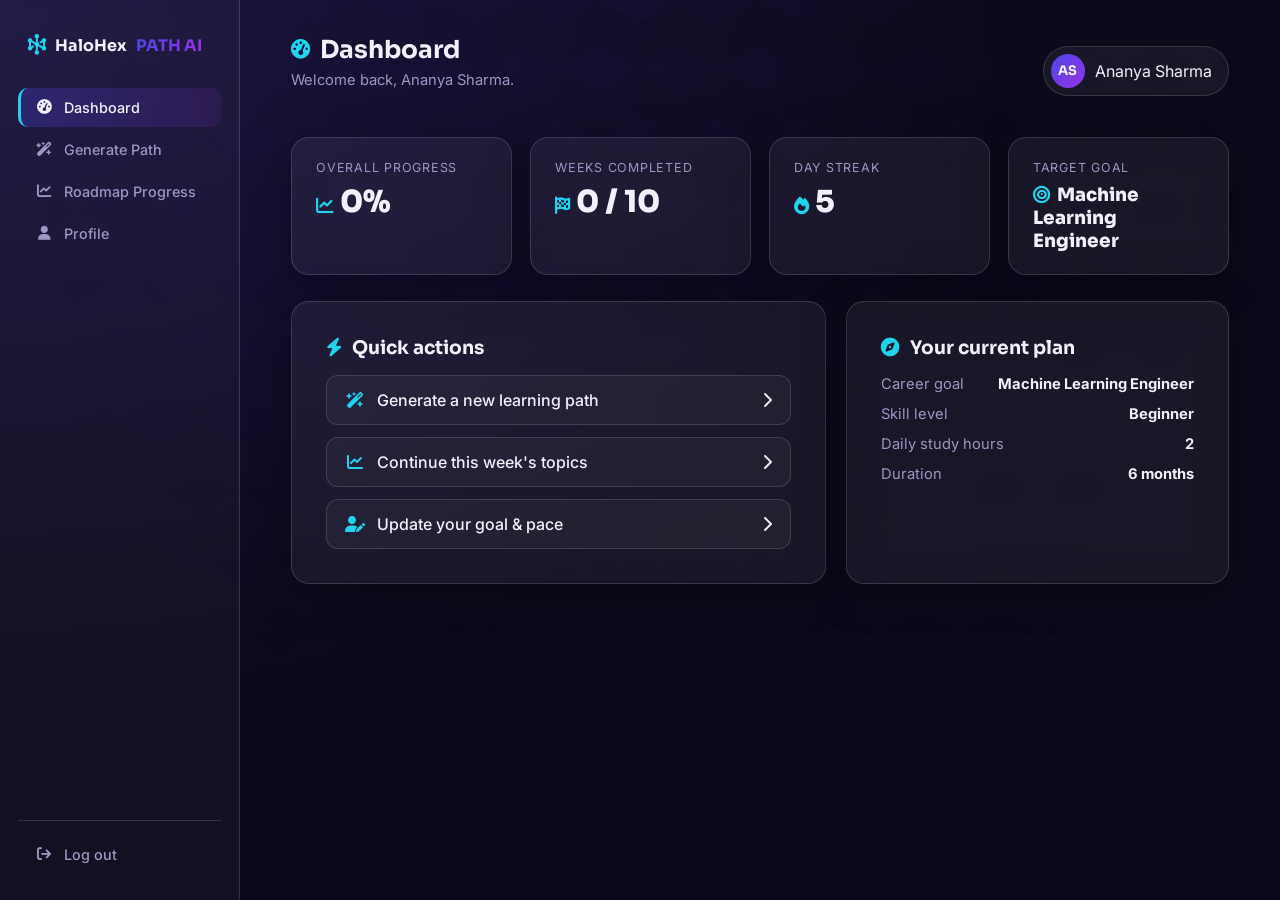
==== HaloHex-PATH-AI/frontend/dashboard.html @ 351bb8c3 "Initial commit" ====
<!DOCTYPE html>
<html lang="en">
<head>
<meta charset="UTF-8" />
<meta name="viewport" content="width=device-width, initial-scale=1.0" />
<title>Dashboard · HaloHex PATH AI</title>
<link rel="preconnect" href="https://fonts.googleapis.com">
<link href="https://fonts.googleapis.com/css2?family=Sora:wght@400;600;700;800&family=Inter:wght@400;500;600&display=swap" rel="stylesheet">
<link rel="stylesheet" href="https://cdnjs.cloudflare.com/ajax/libs/font-awesome/6.5.1/css/all.min.css">
<link rel="stylesheet" href="style.css" />
</head>
<body data-page="dashboard">

<div class="hex-bg" aria-hidden="true"></div>

<div class="app-shell">

  <!-- ============ SIDEBAR ============ -->
  <aside class="sidebar">
    <div class="sidebar-brand">
      <span class="hex-mark"><i class="fa-solid fa-hexagon-nodes"></i></span>
      HaloHex <span class="brand-accent">PATH AI</span>
    </div>
    <nav class="sidebar-nav">
      <a href="dashboard.html" class="sidebar-link" data-page="dashboard"><i class="fa-solid fa-gauge-high"></i> Dashboard</a>
      <a href="generate.html" class="sidebar-link" data-page="generate"><i class="fa-solid fa-wand-magic-sparkles"></i> Generate Path</a>
      <a href="progress.html" class="sidebar-link" data-page="progress"><i class="fa-solid fa-chart-line"></i> Roadmap Progress</a>
      <a href="profile.html" class="sidebar-link" data-page="profile"><i class="fa-solid fa-user"></i> Profile</a>
    </nav>
    <div class="sidebar-footer">
      <a href="#" id="logoutLink" class="sidebar-link"><i class="fa-solid fa-arrow-right-from-bracket"></i> Log out</a>
    </div>
  </aside>

  <!-- ============ MAIN ============ -->
  <main class="main-area">
    <div class="topbar">
      <div>
        <h1><i class="fa-solid fa-gauge-high"></i> Dashboard</h1>
        <p class="page-sub">Welcome back, <span data-user="name"></span>.</p>
      </div>
      <a href="profile.html" class="user-chip">
        <span class="avatar-circle" data-user="initials"></span>
        <span data-user="name"></span>
      </a>
    </div>

    <div class="stat-grid">
      <div class="glass-card stat-card">
        <span class="stat-label">Overall Progress</span>
        <span id="dashProgress" class="stat-value"><i class="fa-solid fa-chart-line"></i>0%</span>
      </div>
      <div class="glass-card stat-card">
        <span class="stat-label">Weeks Completed</span>
        <span id="dashWeeks" class="stat-value"><i class="fa-solid fa-flag-checkered"></i>0 / 10</span>
      </div>
      <div class="glass-card stat-card">
        <span class="stat-label">Day Streak</span>
        <span class="stat-value"><i class="fa-solid fa-fire"></i>5</span>
      </div>
      <div class="glass-card stat-card">
        <span class="stat-label">Target Goal</span>
        <span class="stat-value" style="font-size:1.15rem;"><i class="fa-solid fa-bullseye"></i><span data-user="goal"></span></span>
      </div>
    </div>

    <div class="dash-grid">
      <div class="glass-card">
        <h3 style="display:flex;align-items:center;gap:10px;margin-bottom:16px;">
          <i class="fa-solid fa-bolt" style="color:var(--cyan);"></i> Quick actions
        </h3>
        <div class="action-list">
          <a href="generate.html" class="action-row">
            <span class="action-row-label"><i class="fa-solid fa-wand-magic-sparkles"></i> Generate a new learning path</span>
            <i class="fa-solid fa-chevron-right"></i>
          </a>
          <a href="progress.html" class="action-row">
            <span class="action-row-label"><i class="fa-solid fa-chart-line"></i> Continue this week's topics</span>
            <i class="fa-solid fa-chevron-right"></i>
          </a>
          <a href="profile.html" class="action-row">
            <span class="action-row-label"><i class="fa-solid fa-user-pen"></i> Update your goal & pace</span>
            <i class="fa-solid fa-chevron-right"></i>
          </a>
        </div>
      </div>

      <div class="glass-card">
        <h3 style="display:flex;align-items:center;gap:10px;margin-bottom:16px;">
          <i class="fa-solid fa-compass" style="color:var(--cyan);"></i> Your current plan
        </h3>
        <div style="display:flex; flex-direction:column; gap:12px; font-size:0.92rem;">
          <div style="display:flex; justify-content:space-between;">
            <span style="color:var(--muted);">Career goal</span>
            <strong data-user="goal"></strong>
          </div>
          <div style="display:flex; justify-content:space-between;">
            <span style="color:var(--muted);">Skill level</span>
            <strong data-user="skillLevel"></strong>
          </div>
          <div style="display:flex; justify-content:space-between;">
            <span style="color:var(--muted);">Daily study hours</span>
            <strong data-user="dailyHours"></strong>
          </div>
          <div style="display:flex; justify-content:space-between;">
            <span style="color:var(--muted);">Duration</span>
            <strong><span data-user="duration"></span> months</strong>
          </div>
        </div>
      </div>
    </div>
  </main>
</div>

<script src="app.js"></script>
<script>
  document.addEventListener("DOMContentLoaded", () => {
    // 1. Fetch current selected goal
    const savedGoal = localStorage.getItem("selected_goal");
    const normalizedUserGoal = getNormalizedGoal(CURRENT_USER.goal);
    const selectedGoal = savedGoal || normalizedUserGoal;

    // 2. Fetch progress
    const progress = getRoadmapProgress();
    const goalProgress = progress[selectedGoal] || { highestUnlockedWeek: 1, scores: {} };
    
    // 3. Compute count of completed modules (where a score is saved)
    let completedCount = 0;
    for (let k = 1; k <= 10; k++) {
      if (goalProgress.scores[k] !== undefined) {
        completedCount++;
      }
    }
    
    const percent = Math.round((completedCount / 10) * 100);
    
    // 4. Update DOM elements
    document.getElementById("dashProgress").innerHTML = `<i class="fa-solid fa-chart-line"></i>${percent}%`;
    document.getElementById("dashWeeks").innerHTML = `<i class="fa-solid fa-flag-checkered"></i>${completedCount} / 10`;
  });
</script>
</body>
</html>
---- HaloHex-PATH-AI/frontend/style.css ----
/* ==========================================================
   HaloHex PATH AI — Design tokens
   Color:  bg-deep #0B0A1B, bg-mid #171233, indigo #4F46E5,
           purple #9333EA, cyan #22D3EE, text #F2F1FB, muted #9C97C4
   Type:   Display = Sora, Body = Inter
   Motif:  Hexagon "path" — the learning journey as connected nodes
   ========================================================== */

:root {
  --bg-deep: #0b0a1b;
  --bg-mid: #171233;
  --indigo: #4f46e5;
  --purple: #9333ea;
  --cyan: #22d3ee;
  --text: #f2f1fb;
  --muted: #9c97c4;
  --glass: rgba(255, 255, 255, 0.055);
  --glass-border: rgba(255, 255, 255, 0.14);
  --radius: 18px;
}

* { box-sizing: border-box; }

html { scroll-behavior: smooth; }

body {
  margin: 0;
  font-family: 'Inter', sans-serif;
  color: var(--text);
  background: radial-gradient(ellipse at top left, #1c1440 0%, var(--bg-deep) 55%),
              linear-gradient(160deg, var(--bg-deep), #0d0c22 60%, var(--bg-mid));
  min-height: 100vh;
  position: relative;
  overflow-x: hidden;
}

h1, h2, h3 {
  font-family: 'Sora', sans-serif;
  margin: 0;
}

p { line-height: 1.6; color: var(--muted); }

/* ---------- Ambient hex grid backdrop ---------- */
.hex-bg {
  position: fixed;
  inset: 0;
  z-index: 0;
  pointer-events: none;
  opacity: 0.35;
  background-image:
    linear-gradient(30deg, rgba(147,51,234,0.10) 12%, transparent 12.5%, transparent 87%, rgba(147,51,234,0.10) 87.5%, rgba(147,51,234,0.10)),
    linear-gradient(150deg, rgba(147,51,234,0.10) 12%, transparent 12.5%, transparent 87%, rgba(147,51,234,0.10) 87.5%, rgba(147,51,234,0.10)),
    linear-gradient(30deg, rgba(79,70,229,0.10) 12%, transparent 12.5%, transparent 87%, rgba(79,70,229,0.10) 87.5%, rgba(79,70,229,0.10)),
    linear-gradient(150deg, rgba(79,70,229,0.10) 12%, transparent 12.5%, transparent 87%, rgba(79,70,229,0.10) 87.5%, rgba(79,70,229,0.10));
  background-size: 80px 140px;
  background-position: 0 0, 0 0, 40px 70px, 40px 70px;
  mask-image: radial-gradient(ellipse at 50% 0%, black 0%, transparent 75%);
}

/* ---------- Nav ---------- */
.nav {
  position: relative;
  z-index: 2;
  display: flex;
  align-items: center;
  justify-content: space-between;
  padding: 22px 6vw;
}

.nav-brand {
  font-family: 'Sora', sans-serif;
  font-weight: 700;
  font-size: 1.2rem;
  display: flex;
  align-items: center;
  gap: 10px;
}

.hex-mark {
  color: var(--cyan);
  font-size: 1.3rem;
}

.brand-accent {
  background: linear-gradient(90deg, var(--indigo), var(--purple));
  -webkit-background-clip: text;
  background-clip: text;
  color: transparent;
}

.nav-tag {
  font-size: 0.8rem;
  color: var(--muted);
  letter-spacing: 0.04em;
  text-transform: uppercase;
}

/* ---------- Hero ---------- */
.hero {
  position: relative;
  z-index: 2;
  padding: 6vh 6vw 8vh;
  text-align: center;
  max-width: 900px;
  margin: 0 auto;
}

.eyebrow {
  color: var(--cyan);
  text-transform: uppercase;
  letter-spacing: 0.14em;
  font-size: 0.78rem;
  font-weight: 600;
  margin-bottom: 14px;
}

.hero h1 {
  font-size: clamp(2.2rem, 5vw, 3.6rem);
  font-weight: 800;
  line-height: 1.12;
  letter-spacing: -0.02em;
}

.grad-text {
  background: linear-gradient(100deg, var(--indigo), var(--purple) 55%, var(--cyan));
  -webkit-background-clip: text;
  background-clip: text;
  color: transparent;
}

.hero-sub {
  max-width: 560px;
  margin: 22px auto 34px;
  font-size: 1.05rem;
}

.hero-path {
  position: relative;
  max-width: 640px;
  margin: 40px auto 0;
}

.hex-path-svg { width: 100%; height: auto; overflow: visible; }

.hex-path-line {
  fill: none;
  stroke: url(#pathGrad);
  stroke: var(--indigo);
  stroke-width: 2.5;
  stroke-dasharray: 6 8;
  opacity: 0.7;
  animation: dash-flow 3s linear infinite;
}

@keyframes dash-flow { to { stroke-dashoffset: -140; } }

.hex-nodes circle {
  fill: var(--bg-deep);
  stroke: var(--cyan);
  stroke-width: 2;
}

.hex-node-final { fill: var(--cyan); stroke: var(--cyan); }

.hero-path-label {
  position: absolute;
  top: -14px;
  font-size: 0.72rem;
  color: var(--muted);
  letter-spacing: 0.04em;
}
.hero-path-label.start { left: 0; }
.hero-path-label.end { right: 0; }

/* ---------- Buttons ---------- */
.btn-primary {
  background: linear-gradient(90deg, var(--indigo), var(--purple));
  color: #fff;
  border: none;
  padding: 15px 32px;
  border-radius: 999px;
  font-family: 'Sora', sans-serif;
  font-weight: 600;
  font-size: 1rem;
  cursor: pointer;
  display: inline-flex;
  align-items: center;
  gap: 10px;
  box-shadow: 0 8px 30px rgba(147, 51, 234, 0.35);
  transition: transform 0.2s ease, box-shadow 0.2s ease;
}

.btn-primary:hover {
  transform: translateY(-2px);
  box-shadow: 0 12px 36px rgba(147, 51, 234, 0.5);
}

.btn-primary:active { transform: translateY(0); }

.btn-block { width: 100%; justify-content: center; margin-top: 8px; }

.btn-secondary {
  display: flex;
  margin: 40px auto 0;
  background: transparent;
  border: 1px solid var(--glass-border);
  color: var(--text);
  padding: 12px 26px;
  border-radius: 999px;
  font-family: 'Sora', sans-serif;
  font-weight: 600;
  cursor: pointer;
  align-items: center;
  gap: 8px;
  transition: background 0.2s ease, border-color 0.2s ease;
}

.btn-secondary:hover {
  background: rgba(255,255,255,0.06);
  border-color: var(--cyan);
}

/* ---------- Sections / Glass cards ---------- */
.section {
  position: relative;
  z-index: 2;
  max-width: 980px;
  margin: 0 auto;
  padding: 20px 6vw 60px;
}

.glass-card {
  background: var(--glass);
  border: 1px solid var(--glass-border);
  border-radius: var(--radius);
  backdrop-filter: blur(18px);
  -webkit-backdrop-filter: blur(18px);
  padding: 34px;
  box-shadow: 0 8px 40px rgba(0,0,0,0.35);
}

.form-card h2, .result-header h2 {
  display: flex;
  align-items: center;
  gap: 12px;
  font-size: 1.5rem;
}

.form-card h2 i, .result-header h2 i { color: var(--cyan); }

.section-sub { margin-top: 6px; margin-bottom: 26px; }

/* ---------- Form ---------- */
.field { margin-bottom: 18px; display: flex; flex-direction: column; gap: 8px; flex: 1; }

.field-row {
  display: flex;
  gap: 16px;
  flex-wrap: wrap;
}

label {
  font-size: 0.85rem;
  color: var(--muted);
  font-weight: 500;
}

input, select {
  background: rgba(255,255,255,0.05);
  border: 1px solid var(--glass-border);
  color: var(--text);
  padding: 13px 16px;
  border-radius: 12px;
  font-family: 'Inter', sans-serif;
  font-size: 0.95rem;
  outline: none;
  transition: border-color 0.2s ease, background 0.2s ease;
}

input:focus, select:focus {
  border-color: var(--cyan);
  background: rgba(255,255,255,0.08);
}

select option { background: var(--bg-mid); color: var(--text); }

/* ---------- Loading ---------- */
.loading-card {
  display: flex;
  flex-direction: column;
  align-items: center;
  gap: 26px;
  padding: 60px 30px;
  text-align: center;
}

.hex-spinner {
  position: relative;
  width: 70px;
  height: 70px;
}

.hex-spinner-cell {
  position: absolute;
  width: 22px;
  height: 22px;
  clip-path: polygon(50% 0%, 100% 25%, 100% 75%, 50% 100%, 0% 25%, 0% 75%);
  background: linear-gradient(135deg, var(--indigo), var(--purple));
  animation: hex-orbit 1.4s ease-in-out infinite;
}

.c1 { top: 0; left: 24px; animation-delay: 0s; }
.c2 { bottom: 6px; left: 0; animation-delay: 0.2s; background: linear-gradient(135deg, var(--purple), var(--cyan)); }
.c3 { bottom: 6px; right: 0; animation-delay: 0.4s; background: linear-gradient(135deg, var(--cyan), var(--indigo)); }

@keyframes hex-orbit {
  0%, 100% { transform: scale(1); opacity: 0.6; }
  50% { transform: scale(1.35); opacity: 1; }
}

.loading-text { font-size: 1rem; color: var(--text); }
#loadingGoal { color: var(--cyan); font-weight: 600; }

/* ---------- Results ---------- */
.result-header { text-align: center; margin-bottom: 30px; }
.result-header h2 { justify-content: center; font-size: 1.7rem; }

.results-grid {
  display: grid;
  grid-template-columns: repeat(2, 1fr);
  gap: 22px;
}

.result-card.wide { grid-column: 1 / -1; }

.result-card h3 {
  font-size: 1.05rem;
  display: flex;
  align-items: center;
  gap: 10px;
  margin-bottom: 14px;
}

.result-card h3 i { color: var(--cyan); }

.card-note { font-size: 0.9rem; margin-bottom: 16px; }

/* Week roadmap list */
.roadmap-list {
  display: grid;
  grid-template-columns: repeat(auto-fill, minmax(220px, 1fr));
  gap: 12px;
}

.week-item {
  background: rgba(255,255,255,0.04);
  border: 1px solid var(--glass-border);
  border-left: 3px solid var(--indigo);
  border-radius: 10px;
  padding: 12px 14px;
}

.week-item .week-num {
  font-family: 'Sora', sans-serif;
  font-size: 0.78rem;
  color: var(--cyan);
  font-weight: 700;
  letter-spacing: 0.05em;
  text-transform: uppercase;
}

.week-item ul { margin: 6px 0 0; padding-left: 18px; }
.week-item li { font-size: 0.9rem; color: var(--text); margin-bottom: 2px; }

/* Resource / project tag lists */
.tag-group { margin-bottom: 14px; }
.tag-group-label {
  font-size: 0.78rem;
  color: var(--muted);
  text-transform: uppercase;
  letter-spacing: 0.05em;
  margin-bottom: 8px;
  display: block;
}

.tag-list { display: flex; flex-wrap: wrap; gap: 8px; }

.tag {
  background: rgba(255,255,255,0.06);
  border: 1px solid var(--glass-border);
  padding: 6px 12px;
  border-radius: 999px;
  font-size: 0.82rem;
  color: var(--text);
}

/* ---------- Footer ---------- */
.footer {
  position: relative;
  z-index: 2;
  text-align: center;
  padding: 30px 20px 50px;
  color: var(--muted);
  font-size: 0.85rem;
}

/* ---------- Responsive ---------- */
@media (max-width: 720px) {
  .results-grid { grid-template-columns: 1fr; }
  .field-row { flex-direction: column; }
  .nav { flex-direction: column; gap: 6px; text-align: center; }
}

/* ==========================================================
   APP SHELL — shared layout for logged-in pages
   (Dashboard, Generate, Progress, Profile)
   ========================================================== */

.app-shell {
  position: relative;
  z-index: 2;
  display: flex;
  min-height: 100vh;
  align-items: stretch;
}

.sidebar {
  width: 240px;
  flex-shrink: 0;
  background: rgba(255,255,255,0.03);
  border-right: 1px solid var(--glass-border);
  padding: 26px 18px;
  display: flex;
  flex-direction: column;
  gap: 4px;
  position: sticky;
  top: 0;
  height: 100vh;
}

.sidebar-brand {
  display: flex;
  align-items: center;
  gap: 9px;
  font-family: 'Sora', sans-serif;
  font-weight: 700;
  padding: 6px 10px 26px;
}

.sidebar-nav { display: flex; flex-direction: column; gap: 3px; flex: 1; }

.sidebar-link {
  display: flex;
  align-items: center;
  gap: 11px;
  padding: 11px 14px;
  border-radius: 10px;
  color: var(--muted);
  text-decoration: none;
  font-weight: 500;
  font-size: 0.9rem;
  border-left: 3px solid transparent;
  transition: background 0.2s ease, color 0.2s ease;
}

.sidebar-link i { width: 18px; text-align: center; color: inherit; }

.sidebar-link:hover { background: rgba(255,255,255,0.05); color: var(--text); }

.sidebar-link.active {
  background: linear-gradient(90deg, rgba(79,70,229,0.28), rgba(147,51,234,0.12));
  color: var(--text);
  border-left-color: var(--cyan);
}

.sidebar-footer {
  border-top: 1px solid var(--glass-border);
  padding-top: 14px;
  margin-top: 10px;
}

.main-area {
  flex: 1;
  min-width: 0;
  padding: 34px 4vw 70px;
}

.topbar {
  display: flex;
  justify-content: space-between;
  align-items: center;
  flex-wrap: wrap;
  gap: 16px;
  margin-bottom: 30px;
}

.topbar h1 {
  font-size: 1.55rem;
  display: flex;
  align-items: center;
  gap: 10px;
}
.topbar h1 i { color: var(--cyan); font-size: 1.2rem; }
.topbar .page-sub { margin-top: 4px; font-size: 0.92rem; }

.user-chip {
  display: flex;
  align-items: center;
  gap: 10px;
  background: var(--glass);
  border: 1px solid var(--glass-border);
  padding: 7px 16px 7px 7px;
  border-radius: 999px;
  text-decoration: none;
  color: var(--text);
}

.avatar-circle {
  width: 34px;
  height: 34px;
  border-radius: 50%;
  background: linear-gradient(135deg, var(--indigo), var(--purple));
  display: flex;
  align-items: center;
  justify-content: center;
  font-family: 'Sora', sans-serif;
  font-weight: 700;
  font-size: 0.82rem;
  flex-shrink: 0;
}

.avatar-circle-lg {
  width: 78px;
  height: 78px;
  font-size: 1.6rem;
}

/* ---------- Auth pages (login / register) ---------- */
.auth-page {
  position: relative;
  z-index: 2;
  min-height: 100vh;
  display: flex;
  align-items: center;
  justify-content: center;
  padding: 40px 20px;
}

.auth-card {
  width: 100%;
  max-width: 430px;
}

.auth-brand {
  display: flex;
  align-items: center;
  justify-content: center;
  gap: 9px;
  font-family: 'Sora', sans-serif;
  font-weight: 700;
  font-size: 1.15rem;
  margin-bottom: 22px;
}

.auth-card h2 { text-align: center; margin-bottom: 6px; }
.auth-sub { text-align: center; margin-bottom: 26px; }

.auth-switch {
  text-align: center;
  margin-top: 20px;
  font-size: 0.9rem;
}

.auth-switch a { color: var(--cyan); text-decoration: none; font-weight: 600; }
.auth-switch a:hover { text-decoration: underline; }

.form-error {
  background: rgba(239, 68, 68, 0.12);
  border: 1px solid rgba(239, 68, 68, 0.35);
  color: #fca5a5;
  padding: 10px 14px;
  border-radius: 10px;
  font-size: 0.85rem;
  margin-bottom: 16px;
  display: none;
}

.form-error.visible { display: block; }

/* ---------- Dashboard ---------- */
.stat-grid {
  display: grid;
  grid-template-columns: repeat(auto-fit, minmax(200px, 1fr));
  gap: 18px;
  margin-bottom: 26px;
}

.stat-card {
  display: flex;
  flex-direction: column;
  gap: 8px;
  padding: 22px 24px;
}

.stat-label {
  font-size: 0.78rem;
  color: var(--muted);
  text-transform: uppercase;
  letter-spacing: 0.06em;
}

.stat-value {
  font-family: 'Sora', sans-serif;
  font-size: 1.9rem;
  font-weight: 800;
}

.stat-value i { font-size: 1.1rem; color: var(--cyan); margin-right: 6px; }

.dash-grid {
  display: grid;
  grid-template-columns: 1.4fr 1fr;
  gap: 20px;
}

.action-list { display: flex; flex-direction: column; gap: 12px; }

.action-row {
  display: flex;
  align-items: center;
  justify-content: space-between;
  background: rgba(255,255,255,0.04);
  border: 1px solid var(--glass-border);
  border-radius: 12px;
  padding: 14px 18px;
  text-decoration: none;
  color: var(--text);
  transition: border-color 0.2s ease, background 0.2s ease;
}

.action-row:hover { border-color: var(--cyan); background: rgba(255,255,255,0.06); }
.action-row-label { display: flex; align-items: center; gap: 12px; font-weight: 500; }
.action-row-label i { color: var(--cyan); width: 20px; text-align: center; }

.empty-state {
  text-align: center;
  padding: 30px 10px;
  color: var(--muted);
}
.empty-state i { font-size: 1.8rem; color: var(--cyan); margin-bottom: 10px; display: block; }

/* ---------- Progress page ---------- */
.progress-overview {
  display: flex;
  align-items: center;
  gap: 22px;
  margin-bottom: 10px;
}

.progress-ring-wrap { position: relative; width: 96px; height: 96px; flex-shrink: 0; }
.progress-ring-wrap svg { transform: rotate(-90deg); width: 100%; height: 100%; }
.progress-ring-bg { fill: none; stroke: rgba(255,255,255,0.08); stroke-width: 9; }
.progress-ring-fill { fill: none; stroke: var(--cyan); stroke-width: 9; stroke-linecap: round; transition: stroke-dashoffset 0.5s ease; }
.progress-ring-label {
  position: absolute; inset: 0;
  display: flex; align-items: center; justify-content: center;
  font-family: 'Sora', sans-serif; font-weight: 800; font-size: 1.15rem;
}

.progress-bar-track {
  width: 100%;
  height: 9px;
  border-radius: 999px;
  background: rgba(255,255,255,0.08);
  overflow: hidden;
  margin-top: 10px;
}

.progress-bar-fill {
  height: 100%;
  background: linear-gradient(90deg, var(--indigo), var(--cyan));
  border-radius: 999px;
  transition: width 0.4s ease;
}

/* Goal selector on progress page */
.goal-select-container {
  display: flex;
  align-items: center;
  gap: 12px;
  margin-bottom: 24px;
  flex-wrap: wrap;
}

.goal-select-container label {
  font-family: 'Sora', sans-serif;
  font-weight: 600;
  font-size: 1rem;
  color: var(--text);
}

.goal-select-dropdown {
  background: var(--glass);
  border: 1px solid var(--glass-border);
  color: var(--text);
  padding: 10px 18px;
  border-radius: 999px;
  font-weight: 600;
  outline: none;
  cursor: pointer;
  font-size: 0.95rem;
  transition: border-color 0.2s ease, box-shadow 0.2s ease;
}

.goal-select-dropdown:focus {
  border-color: var(--cyan);
  box-shadow: 0 0 10px rgba(34, 211, 238, 0.2);
}

/* Dynamic Modules UI */
.modules-container {
  display: flex;
  flex-direction: column;
  gap: 16px;
  margin-top: 16px;
}

.module-card {
  background: rgba(255, 255, 255, 0.03);
  border: 1px solid var(--glass-border);
  border-radius: var(--radius);
  transition: all 0.3s cubic-bezier(0.4, 0, 0.2, 1);
  overflow: hidden;
}

.module-card.locked {
  opacity: 0.55;
  cursor: not-allowed;
  pointer-events: none;
}

.module-card.available {
  border-color: rgba(34, 211, 238, 0.35);
  box-shadow: 0 4px 20px rgba(34, 211, 238, 0.05);
}

.module-card.completed {
  border-color: rgba(34, 197, 94, 0.3);
}

.module-card.locked .module-header {
  pointer-events: none;
}

.module-header {
  padding: 22px 28px;
  display: flex;
  align-items: center;
  justify-content: space-between;
  cursor: pointer;
  user-select: none;
  transition: background-color 0.2s ease;
}

.module-header:hover {
  background: rgba(255, 255, 255, 0.02);
}

.module-header-left {
  display: flex;
  align-items: center;
  gap: 18px;
  flex: 1;
}

.module-icon-wrap {
  width: 44px;
  height: 44px;
  border-radius: 50%;
  background: rgba(255, 255, 255, 0.04);
  border: 1px solid var(--glass-border);
  display: flex;
  align-items: center;
  justify-content: center;
  font-size: 1.1rem;
  color: var(--cyan);
  flex-shrink: 0;
  transition: all 0.3s ease;
}

.module-card.completed .module-icon-wrap {
  color: #22c55e;
  border-color: rgba(34, 197, 94, 0.4);
  background: rgba(34, 197, 94, 0.08);
}

.module-card.locked .module-icon-wrap {
  color: var(--muted);
}

.module-info-main {
  display: flex;
  flex-direction: column;
  gap: 4px;
}

.module-meta-top {
  display: flex;
  align-items: center;
  gap: 10px;
  flex-wrap: wrap;
}

.module-week-tag {
  font-size: 0.72rem;
  color: var(--muted);
  text-transform: uppercase;
  letter-spacing: 0.05em;
  font-weight: 700;
}

.module-badge {
  font-size: 0.75rem;
  padding: 3px 10px;
  border-radius: 999px;
  font-weight: 600;
}

.badge-locked {
  background: rgba(255, 255, 255, 0.06);
  color: var(--muted);
  border: 1px solid rgba(255, 255, 255, 0.08);
}

.badge-available {
  background: rgba(34, 211, 238, 0.12);
  color: var(--cyan);
  border: 1px solid rgba(34, 211, 238, 0.25);
}

.badge-completed {
  background: rgba(34, 197, 94, 0.12);
  color: #4ade80;
  border: 1px solid rgba(34, 197, 94, 0.25);
}

.module-category {
  font-size: 0.75rem;
  color: var(--muted);
  background: rgba(255, 255, 255, 0.03);
  padding: 2px 8px;
  border-radius: 4px;
  border: 1px solid var(--glass-border);
}

.module-title {
  font-size: 1.15rem;
  font-weight: 700;
  font-family: 'Sora', sans-serif;
  color: var(--text);
  line-height: 1.3;
}

.module-desc {
  font-size: 0.88rem;
  color: var(--muted);
  margin: 4px 0 0 0;
  max-width: 680px;
  line-height: 1.5;
}

.module-header-right {
  display: flex;
  align-items: center;
  gap: 20px;
}

.module-duration-info {
  text-align: right;
  font-size: 0.8rem;
  color: var(--muted);
  display: flex;
  flex-direction: column;
  gap: 2px;
}

.module-duration-info span {
  display: inline-flex;
  align-items: center;
  gap: 4px;
  justify-content: flex-end;
}

.module-chevron {
  color: var(--muted);
  font-size: 1.05rem;
  transition: transform 0.3s cubic-bezier(0.4, 0, 0.2, 1);
}

.module-card.expanded .module-chevron {
  transform: rotate(180deg);
  color: var(--cyan);
}

.module-body-wrap {
  max-height: 0;
  overflow: hidden;
  transition: max-height 0.35s cubic-bezier(0.4, 0, 0.2, 1);
  border-top: 1px solid transparent;
}

.module-card.expanded .module-body-wrap {
  max-height: 1000px;
  border-top-color: var(--glass-border);
}

.module-body {
  padding: 24px 28px;
  background: rgba(0, 0, 0, 0.08);
}

/* Topics list inside module */
.topics-title {
  font-family: 'Sora', sans-serif;
  font-size: 0.85rem;
  text-transform: uppercase;
  letter-spacing: 0.05em;
  color: var(--muted);
  margin-bottom: 12px;
}

.topics-grid {
  display: grid;
  grid-template-columns: repeat(2, 1fr);
  gap: 12px;
  margin-bottom: 24px;
}

.topic-card {
  display: flex;
  align-items: center;
  justify-content: space-between;
  background: rgba(255, 255, 255, 0.02);
  border: 1px solid var(--glass-border);
  border-radius: 12px;
  padding: 14px 18px;
  transition: background-color 0.2s ease, border-color 0.2s ease;
}

.topic-card:hover {
  background: rgba(255, 255, 255, 0.04);
  border-color: rgba(34, 211, 238, 0.15);
}

.topic-card-left {
  display: flex;
  align-items: center;
  gap: 12px;
  font-size: 0.9rem;
  font-weight: 500;
  color: var(--text);
}

.topic-card-left i {
  color: var(--muted);
  font-size: 0.95rem;
}

.topic-duration {
  font-size: 0.78rem;
  color: var(--muted);
  background: rgba(255, 255, 255, 0.03);
  padding: 2px 8px;
  border-radius: 999px;
  border: 1px solid var(--glass-border);
}

/* Quiz Bar */
.quiz-action-bar {
  display: flex;
  align-items: center;
  justify-content: space-between;
  padding-top: 18px;
  border-top: 1px solid rgba(255, 255, 255, 0.06);
  flex-wrap: wrap;
  gap: 14px;
}

.quiz-status-msg {
  font-size: 0.9rem;
  color: var(--muted);
  display: flex;
  align-items: center;
  gap: 8px;
}

.quiz-status-msg i {
  font-size: 1rem;
}

.quiz-status-msg.passed i {
  color: #22c55e;
}

/* Quiz Modal */
.quiz-overlay {
  position: fixed;
  inset: 0;
  background: rgba(11, 10, 27, 0.85);
  backdrop-filter: blur(10px);
  -webkit-backdrop-filter: blur(10px);
  z-index: 1000;
  display: flex;
  align-items: center;
  justify-content: center;
  padding: 20px;
  opacity: 0;
  pointer-events: none;
  transition: opacity 0.3s ease;
}

.quiz-overlay.active {
  opacity: 1;
  pointer-events: auto;
}

.quiz-modal-card {
  width: 100%;
  max-width: 620px;
  transform: translateY(20px);
  transition: transform 0.3s cubic-bezier(0.34, 1.56, 0.64, 1);
}

.quiz-overlay.active .quiz-modal-card {
  transform: translateY(0);
}

.quiz-modal-header {
  display: flex;
  justify-content: space-between;
  align-items: center;
  margin-bottom: 22px;
  padding-bottom: 14px;
  border-bottom: 1px solid var(--glass-border);
}

.quiz-modal-title-wrap {
  display: flex;
  flex-direction: column;
  gap: 2px;
}

.quiz-modal-title {
  font-family: 'Sora', sans-serif;
  font-size: 1.25rem;
  font-weight: 700;
  color: var(--text);
}

.quiz-modal-subtitle {
  font-size: 0.82rem;
  color: var(--muted);
}

.quiz-modal-close-btn {
  background: transparent;
  border: none;
  color: var(--muted);
  font-size: 1.2rem;
  cursor: pointer;
  transition: color 0.2s ease;
  width: 32px;
  height: 32px;
  display: flex;
  align-items: center;
  justify-content: center;
  border-radius: 50%;
}

.quiz-modal-close-btn:hover {
  color: var(--text);
  background: rgba(255, 255, 255, 0.04);
}

.quiz-progress-bar {
  width: 100%;
  height: 6px;
  background: rgba(255, 255, 255, 0.06);
  border-radius: 999px;
  overflow: hidden;
  margin-bottom: 24px;
}

.quiz-progress-fill {
  height: 100%;
  background: linear-gradient(90deg, var(--indigo), var(--cyan));
  width: 0%;
  transition: width 0.3s ease;
}

.quiz-question-container {
  min-height: 220px;
}

.quiz-question-text {
  font-family: 'Sora', sans-serif;
  font-size: 1.1rem;
  line-height: 1.45;
  font-weight: 600;
  margin-bottom: 20px;
  color: var(--text);
}

.quiz-options-list {
  display: flex;
  flex-direction: column;
  gap: 12px;
  margin-bottom: 26px;
}

.quiz-option-button {
  background: rgba(255, 255, 255, 0.02);
  border: 1px solid var(--glass-border);
  border-radius: 12px;
  padding: 14px 20px;
  color: var(--text);
  font-family: 'Inter', sans-serif;
  font-size: 0.95rem;
  text-align: left;
  cursor: pointer;
  display: flex;
  align-items: center;
  gap: 14px;
  transition: all 0.2s ease;
  width: 100%;
  outline: none;
}

.quiz-option-button:hover {
  background: rgba(255, 255, 255, 0.05);
  border-color: rgba(34, 211, 238, 0.25);
}

.quiz-option-button.selected {
  background: linear-gradient(90deg, rgba(79, 70, 229, 0.18), rgba(34, 211, 238, 0.08));
  border-color: var(--cyan);
  box-shadow: 0 0 12px rgba(34, 211, 238, 0.1);
}

.quiz-option-circle {
  width: 22px;
  height: 22px;
  border-radius: 50%;
  border: 1px solid var(--glass-border);
  display: flex;
  align-items: center;
  justify-content: center;
  font-size: 0.72rem;
  font-weight: 700;
  color: var(--muted);
  flex-shrink: 0;
  transition: all 0.2s ease;
  background: rgba(0, 0, 0, 0.15);
}

.quiz-option-button.selected .quiz-option-circle {
  background: var(--cyan);
  border-color: var(--cyan);
  color: var(--bg-deep);
}

.quiz-modal-footer {
  display: flex;
  justify-content: space-between;
  align-items: center;
  border-top: 1px solid var(--glass-border);
  padding-top: 18px;
}

.quiz-btn-prev {
  background: transparent;
  border: 1px solid var(--glass-border);
  color: var(--text);
  padding: 10px 22px;
  border-radius: 999px;
  cursor: pointer;
  font-weight: 600;
  transition: background-color 0.2s ease;
  display: flex;
  align-items: center;
  gap: 8px;
}

.quiz-btn-prev:hover {
  background: rgba(255, 255, 255, 0.04);
}

.quiz-btn-prev:disabled {
  opacity: 0.4;
  cursor: not-allowed;
  pointer-events: none;
}

.quiz-btn-next {
  min-width: 130px;
}

/* Quiz Results Section */
.quiz-results-view {
  display: flex;
  flex-direction: column;
  align-items: center;
  text-align: center;
  padding: 10px 0;
}

.quiz-results-badge {
  font-size: 3rem;
  margin-bottom: 16px;
}

.quiz-results-badge.passed {
  color: #22c55e;
  animation: pop 0.4s ease;
}

.quiz-results-badge.failed {
  color: #ef4444;
  animation: shake 0.4s ease;
}

@keyframes pop {
  0% { transform: scale(0.6); }
  70% { transform: scale(1.1); }
  100% { transform: scale(1); }
}

@keyframes shake {
  0%, 100% { transform: translateX(0); }
  25% { transform: translateX(-8px); }
  75% { transform: translateX(8px); }
}

.quiz-results-score-wrap {
  margin-bottom: 18px;
}

.quiz-results-score-percent {
  font-family: 'Sora', sans-serif;
  font-size: 2.8rem;
  font-weight: 800;
  line-height: 1;
}

.quiz-results-score-fraction {
  font-size: 1rem;
  color: var(--muted);
  margin-top: 4px;
}

.quiz-results-score-percent.passed {
  background: linear-gradient(135deg, #4ade80, var(--cyan));
  -webkit-background-clip: text;
  background-clip: text;
  color: transparent;
}

.quiz-results-score-percent.failed {
  background: linear-gradient(135deg, #f87171, #f43f5e);
  -webkit-background-clip: text;
  background-clip: text;
  color: transparent;
}

.quiz-results-title {
  font-family: 'Sora', sans-serif;
  font-size: 1.3rem;
  font-weight: 700;
  margin-bottom: 8px;
}

.quiz-results-desc {
  font-size: 0.95rem;
  color: var(--muted);
  max-width: 400px;
  line-height: 1.5;
  margin-bottom: 26px;
}

/* Responsive adjustments for topics grid */
@media (max-width: 600px) {
  .topics-grid {
    grid-template-columns: 1fr;
  }
  .module-header {
    padding: 16px 20px;
    flex-direction: column;
    align-items: flex-start;
    gap: 16px;
  }
  .module-header-right {
    width: 100%;
    justify-content: space-between;
    border-top: 1px solid rgba(255, 255, 255, 0.05);
    padding-top: 12px;
  }
  .module-duration-info {
    text-align: left;
    align-items: flex-start;
  }
  .module-duration-info span {
    justify-content: flex-start;
  }
}

/* ---------- Profile ---------- */
.profile-header { display: flex; align-items: center; gap: 20px; margin-bottom: 8px; }
.profile-name { font-size: 1.3rem; font-weight: 700; font-family: 'Sora', sans-serif; }
.profile-meta { font-size: 0.9rem; color: var(--muted); }

.profile-grid {
  display: grid;
  grid-template-columns: repeat(2, 1fr);
  gap: 18px;
  margin-top: 22px;
}

.profile-card-section { margin-bottom: 22px; }
.profile-card-section:last-child { margin-bottom: 0; }

.toast {
  position: fixed;
  bottom: 26px;
  left: 50%;
  transform: translateX(-50%) translateY(20px);
  background: rgba(20,18,40,0.95);
  border: 1px solid var(--glass-border);
  color: var(--text);
  padding: 13px 22px;
  border-radius: 12px;
  font-size: 0.9rem;
  display: flex;
  align-items: center;
  gap: 10px;
  opacity: 0;
  pointer-events: none;
  transition: opacity 0.25s ease, transform 0.25s ease;
  z-index: 50;
  box-shadow: 0 10px 30px rgba(0,0,0,0.4);
}
.toast.show { opacity: 1; transform: translateX(-50%) translateY(0); pointer-events: auto; }
.toast i { color: var(--cyan); }

/* ---------- Mobile ---------- */
@media (max-width: 860px) {
  .app-shell { flex-direction: column; }
  .sidebar {
    width: 100%;
    height: auto;
    position: relative;
    flex-direction: row;
    align-items: center;
    overflow-x: auto;
    padding: 14px 16px;
  }
  .sidebar-brand { padding: 0 14px 0 0; }
  .sidebar-nav { flex-direction: row; flex: none; }
  .sidebar-link { white-space: nowrap; border-left: none; border-bottom: 3px solid transparent; }
  .sidebar-link.active { border-left-color: transparent; border-bottom-color: var(--cyan); }
  .sidebar-footer { display: none; }
  .dash-grid, .profile-grid { grid-template-columns: 1fr; }
}


/* Respect reduced motion preferences */
@media (prefers-reduced-motion: reduce) {
  .hex-path-line, .hex-spinner-cell { animation: none !important; }
}
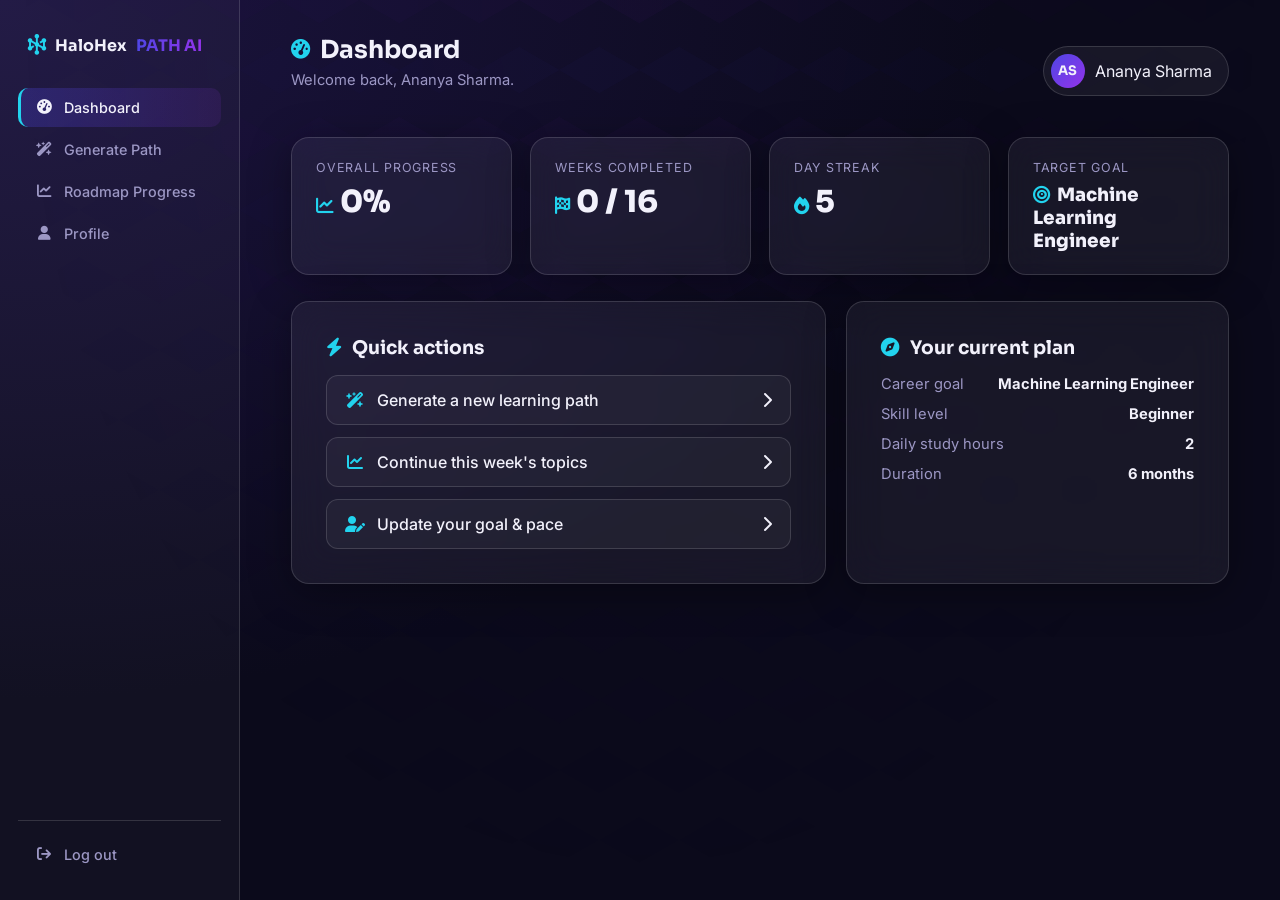
==== commit ba5f4f61: "Added AI roadmap improvements" ====
--- a/HaloHex-PATH-AI/frontend/dashboard.html
+++ b/HaloHex-PATH-AI/frontend/dashboard.html
@@ -125,18 +125,19 @@
     const goalProgress = progress[selectedGoal] || { highestUnlockedWeek: 1, scores: {} };
     
     // 3. Compute count of completed modules (where a score is saved)
+    const durationWeeks = CURRENT_USER.durationWeeks || 16;
     let completedCount = 0;
-    for (let k = 1; k <= 10; k++) {
+    for (let k = 1; k <= durationWeeks; k++) {
       if (goalProgress.scores[k] !== undefined) {
         completedCount++;
       }
     }
     
-    const percent = Math.round((completedCount / 10) * 100);
+    const percent = Math.round((completedCount / durationWeeks) * 100);
     
     // 4. Update DOM elements
     document.getElementById("dashProgress").innerHTML = `<i class="fa-solid fa-chart-line"></i>${percent}%`;
-    document.getElementById("dashWeeks").innerHTML = `<i class="fa-solid fa-flag-checkered"></i>${completedCount} / 10`;
+    document.getElementById("dashWeeks").innerHTML = `<i class="fa-solid fa-flag-checkered"></i>${completedCount} / ${durationWeeks}`;
   });
 </script>
 </body>
--- a/HaloHex-PATH-AI/frontend/style.css
+++ b/HaloHex-PATH-AI/frontend/style.css
@@ -1377,3 +1377,426 @@
 @media (prefers-reduced-motion: reduce) {
   .hex-path-line, .hex-spinner-cell { animation: none !important; }
 }
+
+
+/* ---------- Questionnaire / Onboarding ---------- */
+.onboarding-page {
+  display: flex;
+  flex-direction: column;
+  align-items: center;
+  justify-content: flex-start;
+  padding: 40px 20px;
+  min-height: 100vh;
+  z-index: 2;
+  position: relative;
+}
+
+.onboarding-header {
+  text-align: center;
+  margin-bottom: 20px;
+}
+
+.onboarding-brand {
+  font-family: 'Sora', sans-serif;
+  font-weight: 700;
+  font-size: 1.4rem;
+  display: inline-flex;
+  align-items: center;
+  gap: 10px;
+  margin-bottom: 20px;
+}
+
+.onboarding-brand .logo-box {
+  width: 32px;
+  height: 32px;
+  background: var(--cyan);
+  border-radius: 8px;
+  display: flex;
+  align-items: center;
+  justify-content: center;
+  color: #0b0a1b;
+  font-size: 1.1rem;
+}
+
+.onboarding-title {
+  font-size: 2rem;
+  font-weight: 800;
+  margin-bottom: 8px;
+  letter-spacing: -0.01em;
+}
+
+.onboarding-subtitle {
+  font-size: 1rem;
+  color: var(--muted);
+  max-width: 600px;
+  margin: 0 auto;
+}
+
+.steps-indicator {
+  display: flex;
+  align-items: center;
+  justify-content: center;
+  gap: 8px;
+  margin: 30px auto;
+  max-width: 680px;
+  width: 100%;
+}
+
+.step-badge {
+  font-family: 'Inter', sans-serif;
+  font-size: 0.82rem;
+  font-weight: 600;
+  padding: 6px 14px;
+  border-radius: 99px;
+  white-space: nowrap;
+  transition: all 0.3s ease;
+  border: 1px solid transparent;
+}
+
+.step-badge.pending {
+  background: rgba(255, 255, 255, 0.03);
+  border-color: var(--glass-border);
+  color: var(--muted);
+}
+
+.step-badge.active {
+  background: var(--indigo);
+  color: #fff;
+  box-shadow: 0 4px 15px rgba(79, 70, 229, 0.3);
+}
+
+.step-badge.completed {
+  background: #10b981;
+  color: #fff;
+  box-shadow: 0 4px 15px rgba(16, 185, 129, 0.2);
+}
+
+.step-line {
+  flex-grow: 1;
+  height: 1px;
+  background: rgba(255, 255, 255, 0.1);
+  min-width: 10px;
+  transition: background 0.3s ease;
+}
+
+.step-line.completed {
+  background: #10b981;
+}
+
+.onboarding-card {
+  width: 100%;
+  max-width: 720px;
+  margin-top: 10px;
+  margin-bottom: 40px;
+}
+
+.step-content {
+  display: none;
+}
+
+.step-content.active {
+  display: block;
+  animation: fadeIn 0.3s ease;
+}
+
+@keyframes fadeIn {
+  from { opacity: 0; transform: translateY(10px); }
+  to { opacity: 1; transform: translateY(0); }
+}
+
+.step-content h3 {
+  font-size: 1.4rem;
+  font-weight: 700;
+  margin-bottom: 8px;
+}
+
+.step-content .step-desc {
+  font-size: 0.95rem;
+  color: var(--muted);
+  margin-bottom: 24px;
+}
+
+/* Choice Buttons */
+.choice-row {
+  display: flex;
+  gap: 12px;
+  flex-wrap: wrap;
+  margin-top: 10px;
+}
+
+.choice-btn {
+  background: rgba(255, 255, 255, 0.03);
+  border: 1px solid var(--glass-border);
+  color: var(--text);
+  border-radius: 12px;
+  padding: 12px 24px;
+  font-family: inherit;
+  font-size: 0.95rem;
+  font-weight: 500;
+  cursor: pointer;
+  transition: all 0.2s ease;
+  flex: 1;
+  min-width: 100px;
+  text-align: center;
+}
+
+.choice-btn:hover {
+  background: rgba(255, 255, 255, 0.07);
+  border-color: var(--muted);
+}
+
+.choice-btn.active {
+  background: rgba(79, 70, 229, 0.1);
+  border-color: var(--indigo);
+  color: #fff;
+  box-shadow: 0 0 12px rgba(79, 70, 229, 0.15);
+}
+
+.tag-select-list {
+  display: flex;
+  flex-wrap: wrap;
+  gap: 8px;
+  margin-top: 10px;
+  margin-bottom: 18px;
+}
+
+.tag-pill-btn {
+  background: rgba(255, 255, 255, 0.02);
+  border: 1px solid var(--glass-border);
+  color: var(--muted);
+  border-radius: 99px;
+  padding: 6px 14px;
+  font-size: 0.85rem;
+  cursor: pointer;
+  transition: all 0.2s ease;
+  display: inline-flex;
+  align-items: center;
+  gap: 4px;
+}
+
+.tag-pill-btn:hover {
+  background: rgba(255, 255, 255, 0.06);
+  border-color: var(--cyan);
+  color: var(--text);
+}
+
+/* Skills Adder Input & Chips */
+.skills-input-group {
+  display: flex;
+  gap: 10px;
+  margin-bottom: 12px;
+}
+
+.skills-input-group input {
+  flex-grow: 1;
+}
+
+.btn-add-skill {
+  background: rgba(255, 255, 255, 0.05);
+  border: 1px solid var(--glass-border);
+  color: var(--text);
+  width: 44px;
+  height: 44px;
+  border-radius: 10px;
+  display: flex;
+  align-items: center;
+  justify-content: center;
+  cursor: pointer;
+  transition: all 0.2s ease;
+}
+
+.btn-add-skill:hover {
+  background: rgba(255, 255, 255, 0.1);
+  border-color: var(--cyan);
+}
+
+.skills-added-container {
+  display: flex;
+  flex-wrap: wrap;
+  gap: 8px;
+  margin-bottom: 24px;
+  min-height: 32px;
+}
+
+.skill-chip {
+  background: rgba(34, 211, 238, 0.08);
+  border: 1px solid rgba(34, 211, 238, 0.25);
+  color: var(--cyan);
+  border-radius: 99px;
+  padding: 6px 14px;
+  font-size: 0.85rem;
+  display: inline-flex;
+  align-items: center;
+  gap: 8px;
+  font-weight: 500;
+}
+
+.skill-chip .remove-btn {
+  background: none;
+  border: none;
+  color: var(--cyan);
+  cursor: pointer;
+  font-size: 0.85rem;
+  padding: 0;
+  display: inline-flex;
+  align-items: center;
+  justify-content: center;
+  opacity: 0.7;
+  transition: opacity 0.2s ease;
+}
+
+.skill-chip .remove-btn:hover {
+  opacity: 1;
+}
+
+/* Step 3 - Slider */
+.slider-container {
+  margin-top: 10px;
+  margin-bottom: 22px;
+}
+
+.slider-input {
+  width: 100%;
+  -webkit-appearance: none;
+  appearance: none;
+  height: 6px;
+  border-radius: 99px;
+  background: rgba(255, 255, 255, 0.1);
+  outline: none;
+  margin: 15px 0;
+}
+
+.slider-input::-webkit-slider-thumb {
+  -webkit-appearance: none;
+  appearance: none;
+  width: 18px;
+  height: 18px;
+  border-radius: 50%;
+  background: var(--indigo);
+  cursor: pointer;
+  border: 2px solid var(--text);
+  box-shadow: 0 0 10px rgba(79, 70, 229, 0.4);
+}
+
+.slider-input::-moz-range-thumb {
+  width: 18px;
+  height: 18px;
+  border-radius: 50%;
+  background: var(--indigo);
+  cursor: pointer;
+  border: 2px solid var(--text);
+  box-shadow: 0 0 10px rgba(79, 70, 229, 0.4);
+}
+
+.slider-labels {
+  display: flex;
+  justify-content: space-between;
+  font-size: 0.78rem;
+  color: var(--muted);
+}
+
+/* Schedule Card */
+.schedule-summary-card {
+  background: rgba(34, 211, 238, 0.04);
+  border: 1px solid rgba(34, 211, 238, 0.15);
+  border-radius: 12px;
+  padding: 20px;
+  margin-top: 24px;
+}
+
+.schedule-summary-card .summary-label {
+  font-size: 0.85rem;
+  color: var(--muted);
+  margin-bottom: 4px;
+}
+
+.schedule-summary-card .summary-value {
+  font-size: 1.8rem;
+  font-weight: 700;
+  color: var(--cyan);
+  font-family: 'Sora', sans-serif;
+  margin-bottom: 6px;
+}
+
+.schedule-summary-card .summary-formula {
+  font-size: 0.8rem;
+  color: var(--muted);
+}
+
+/* Preferences Step */
+.style-grid {
+  display: grid;
+  grid-template-columns: repeat(2, 1fr);
+  gap: 16px;
+  margin-top: 10px;
+}
+
+.style-card {
+  background: rgba(255, 255, 255, 0.03);
+  border: 1px solid var(--glass-border);
+  border-radius: 14px;
+  padding: 20px;
+  cursor: pointer;
+  transition: all 0.25s cubic-bezier(0.4, 0, 0.2, 1);
+  display: flex;
+  flex-direction: column;
+  gap: 6px;
+  text-align: left;
+}
+
+.style-card:hover {
+  background: rgba(255, 255, 255, 0.06);
+  border-color: var(--muted);
+  transform: translateY(-2px);
+}
+
+.style-card.active {
+  background: rgba(79, 70, 229, 0.08);
+  border-color: var(--indigo);
+  box-shadow: 0 0 15px rgba(79, 70, 229, 0.15);
+}
+
+.style-card strong {
+  font-family: 'Sora', sans-serif;
+  font-size: 0.95rem;
+  color: var(--text);
+}
+
+.style-card span {
+  font-size: 0.82rem;
+  color: var(--muted);
+  line-height: 1.4;
+}
+
+/* Nav Actions */
+.onboarding-actions {
+  display: flex;
+  justify-content: space-between;
+  align-items: center;
+  margin-top: 32px;
+  padding-top: 20px;
+  border-top: 1px solid rgba(255, 255, 255, 0.06);
+}
+
+.btn-back-text {
+  background: none;
+  border: none;
+  color: var(--muted);
+  font-family: inherit;
+  font-size: 0.95rem;
+  cursor: pointer;
+  display: inline-flex;
+  align-items: center;
+  gap: 6px;
+  transition: color 0.2s ease;
+}
+
+.btn-back-text:hover {
+  color: var(--text);
+}
+
+.btn-back-text.hidden {
+  opacity: 0;
+  pointer-events: none;
+}
+
